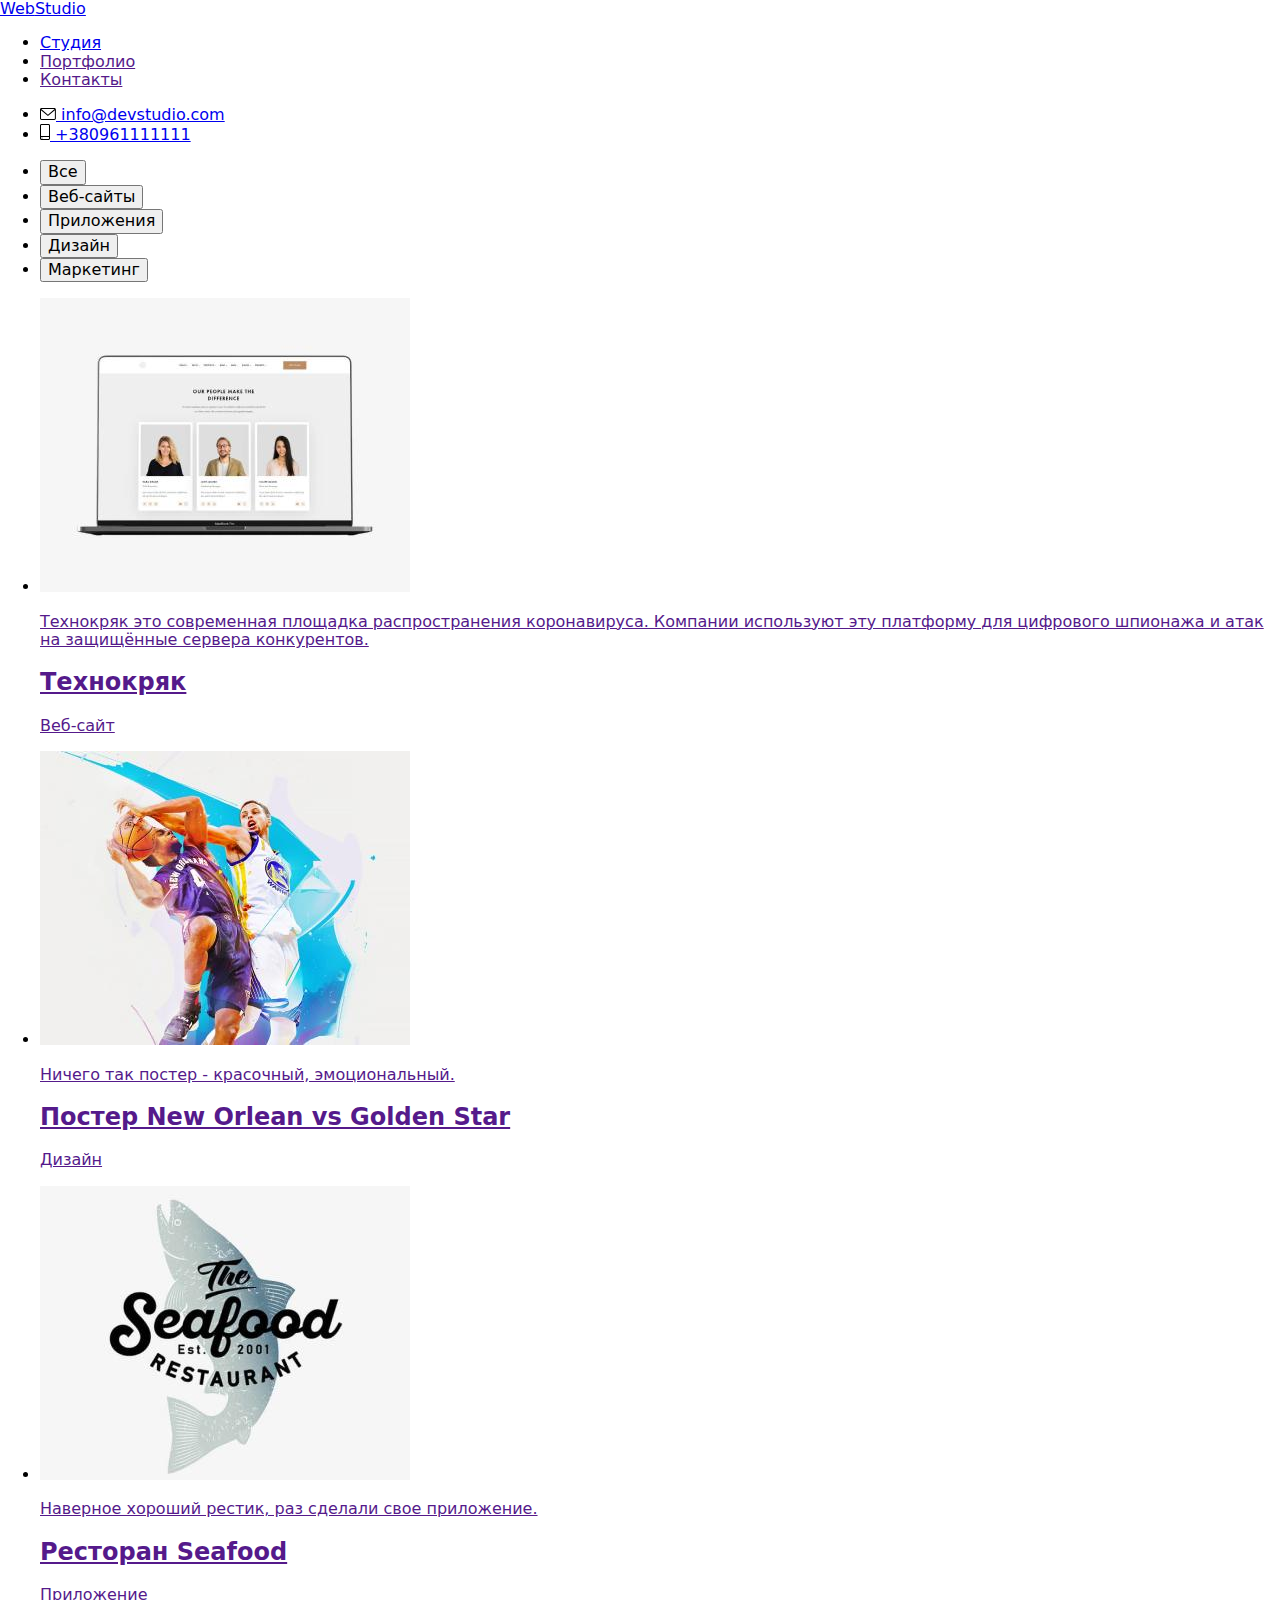
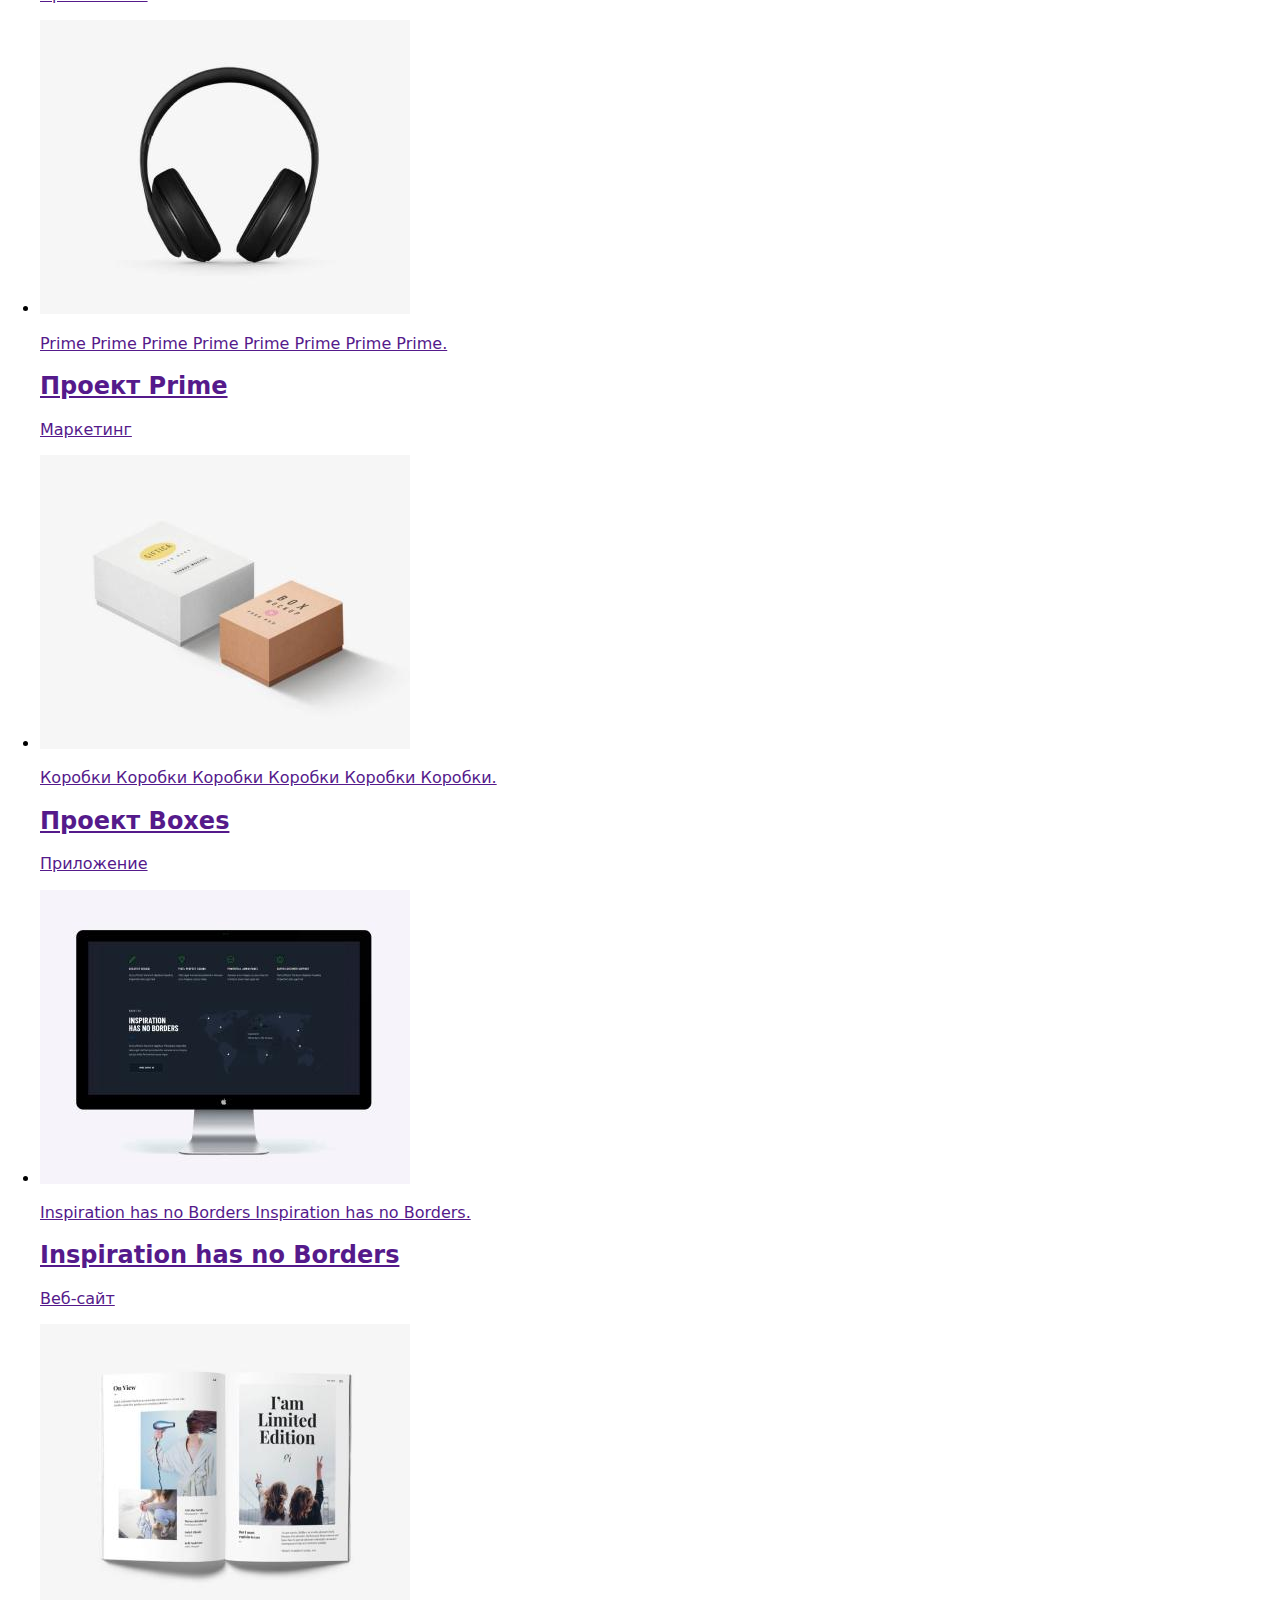
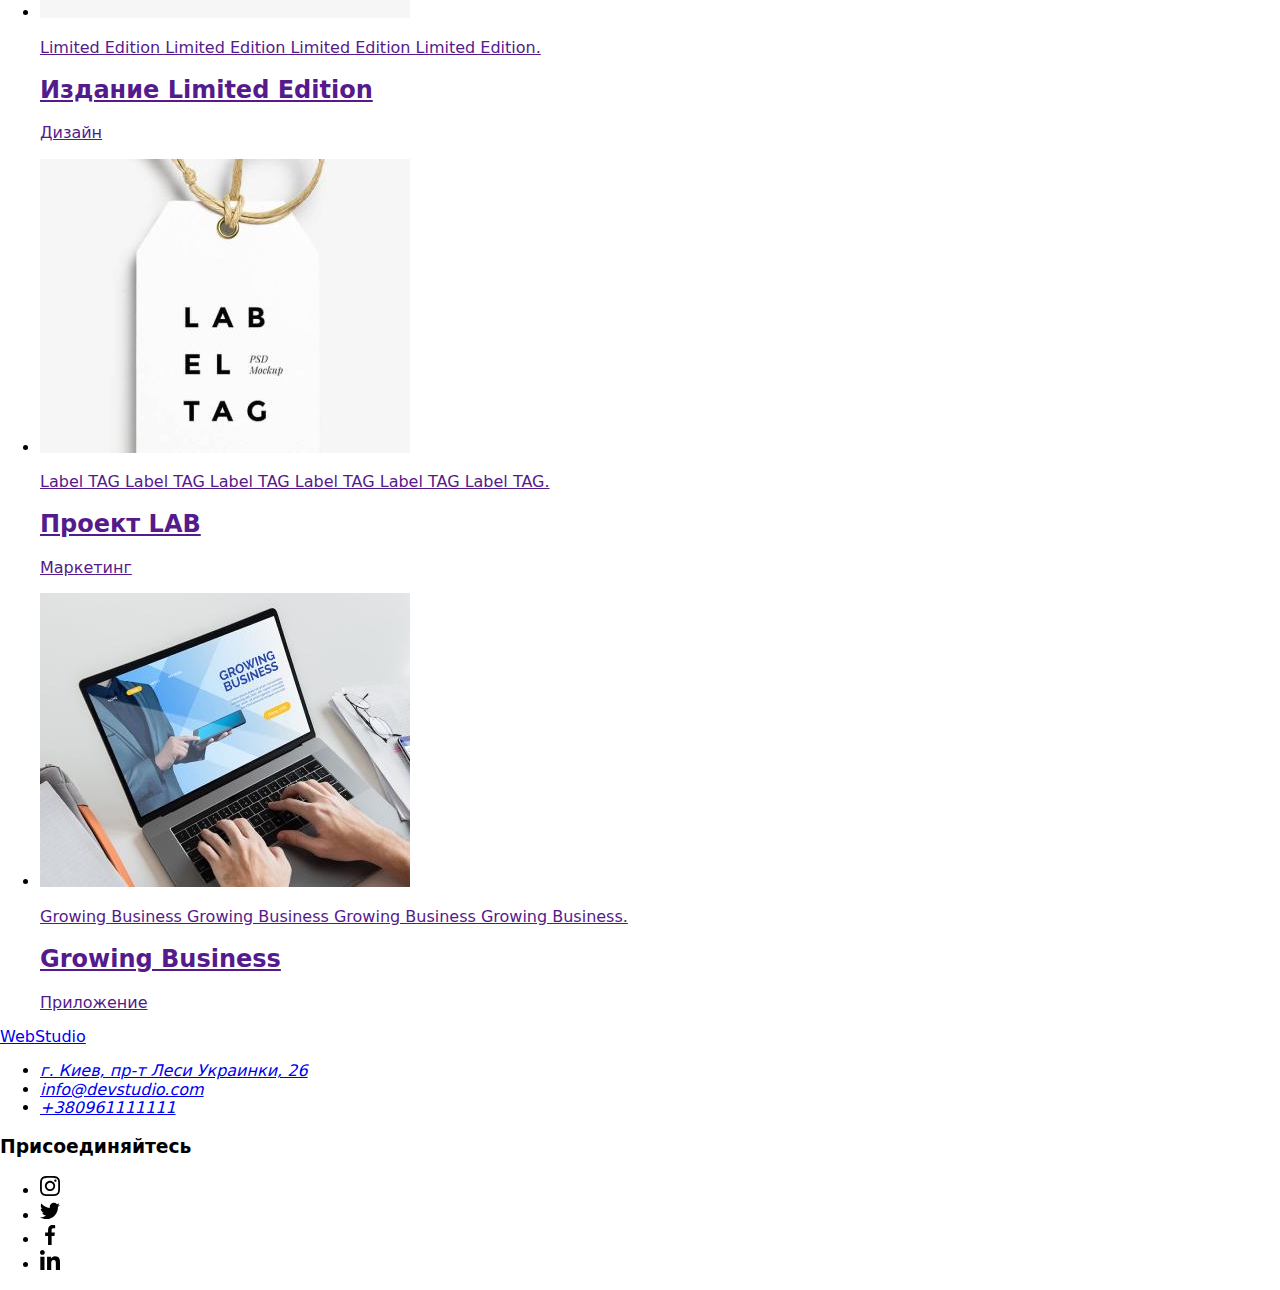
==== portfolio.html @ 1e360968 "adding files html" ====
<!DOCTYPE html>
<html lang="ru">

<head>
    <meta charset="UTF-8">
    <meta http-equiv="X-UA-Compatible" content="IE=edge">
    <meta name="viewport" content="width=device-width, initial-scale=1.0">
    <title>WebStudio</title>
    <link rel="preconnect" href="https://fonts.googleapis.com">
    <link rel="preconnect" href="https://fonts.gstatic.com" crossorigin>
    <link href="https://fonts.googleapis.com/css2?family=Raleway:wght@700&family=Roboto:wght@400;500;700;900&display=swap"
        rel="stylesheet">
    <link rel="stylesheet" href="https://cdnjs.cloudflare.com/ajax/libs/modern-normalize/1.1.0/modern-normalize.min.css">
    <link rel="stylesheet" href="./css/styles.css">
</head>

<body>
    <!-- Шапка -->
    <header>
        <div class="container main-nav">
        <nav class="main-nav">
            <a href="/index.html" class="logo">Web<span class="logo-part">Studio</span></a>
            <ul class="site-nav">
                <li class="item"><a href="./index.html" class="link">Студия</a></li>
                <li class="item"><a href="" class="link current">Портфолио</a></li>
                <li class="item"><a href="" class="link">Контакты</a></li>
            </ul>
        </nav>
        <ul class="contacts-nav">
            <li class="item">
                <a href="mailto:info@devstudio.com" class="link">
                    <svg class="header-icon" width="16px" height="12px">
                        <use href="./images/sprite.svg#icon-envelope"></use>
                    </svg>
                    info@devstudio.com
                </a>
            </li>
            <li class="item">
                <a href="tel:+380961111111" class="link">
                    <svg class="header-icon" width="10px" height="16px">
                        <use href="./images/sprite.svg#icon-smartphone"></use>
                    </svg>
                    +380961111111
                </a>
            </li>
        </ul>
        </div>
    </header>
    <!-- Портфолио -->
    <main>
        <section class="section">
    <div class="container">
        <ul class="buttons">
            <li class="item"><button type="button" class="btn">Все</button></li>
            <li class="item"><button type="button" class="btn">Веб-сайты</button></li>
            <li class="item"><button type="button" class="btn">Приложения</button></li>
            <li class="item"><button type="button" class="btn">Дизайн</button></li>
            <li class="item"><button type="button" class="btn">Маркетинг</button></li>
        </ul>   
       
        <ul class="gallery">
            <li class="item">
                <a href="" class="link">
                    <div class="overlay">
                <img src="./images/portfolio1.jpg" alt="notebook" width="370" class="img">
                <p class="overlay-text">Технокряк это современная площадка распространения коронавируса. Компании используют эту платформу для цифрового
                шпионажа и атак на защищённые сервера конкурентов.</p>
                </div>
                <div class="description">
                <h2 class="title">Технокряк</h2>
                <p class="text">Веб-сайт</p>
                </div>
                </a>
            </li>
            <li class="item">
                <a href="" class="link">
                    <div class="overlay">
                <img src="./images/portfolio2.jpg" alt="nba-stars" width="370" class="img">
                <p class="overlay-text">Ничего так постер - красочный, эмоциональный.</p>
                </div>
                <div class="description">
                <h2 class="title">Постер New Orlean vs Golden Star</h2>
                <p class="text">Дизайн</p>
                </div>
                </a>
            </li>
            <li class="item">
                <a href="" class="link">
                    <div class="overlay">
                <img src="./images/portfolio3.jpg" alt="fish" width="370" class="img">
                <p class="overlay-text">Наверное хороший рестик, раз сделали свое приложение.</p>
                </div>
                <div class="description">
                <h2 class="title">Ресторан Seafood</h2>
                <p class="text">Приложение</p>
                </div>
                </a>
            </li>
            <li class="item">
                <a href="" class="link">
                    <div class="overlay">
                <img src="./images/portfolio4.jpg" alt="headphones" width="370" class="img">
                <p class="overlay-text">Prime Prime Prime Prime Prime Prime Prime Prime.</p>
                </div>
                <div class="description">
                <h2 class="title">Проект Prime</h2>
                <p class="text">Маркетинг</p>
                </div>
                </a>
            </li>
            <li class="item">
                <a href="" class="link">
                    <div class="overlay">
                <img src="./images/portfolio5.jpg" alt="boxes" width="370" class="img">
                <p class="overlay-text">Коробки Коробки Коробки Коробки Коробки Коробки.</p>
                </div>
                <div class="description">
                <h2 class="title">Проект Boxes</h2>
                <p class="text">Приложение</p>
                </div>
                </a>
            </li>
            <li class="item">
                <a href="" class="link">
                    <div class="overlay">
                <img src="./images/portfolio6.jpg" alt="monitor" width="370" class="img">
                <p class="overlay-text">Inspiration has no Borders Inspiration has no Borders.</p>
                </div>
                <div class="description">
                <h2 class="title">Inspiration has no Borders</h2>
                <p class="text">Веб-сайт</p>
                </div>
                </a>
            </li>
            <li class="item">
                <a href="" class="link">
                    <div class="overlay">
                <img src="./images/portfolio7.jpg" alt="magazine" width="370" class="img">
                <p class="overlay-text">Limited Edition Limited Edition Limited Edition Limited Edition.</p>
                </div>
                <div class="description">
                <h2 class="title">Издание Limited Edition</h2>
                <p class="text">Дизайн</p>
                </div>
                </a>
            </li>
            <li class="item">
                <a href="" class="link">
                    <div class="overlay">
                <img src="./images/portfolio8.jpg" alt="label" width="370" class="img">
                <p class="overlay-text">Label TAG Label TAG Label TAG Label TAG Label TAG Label TAG.</p>
                </div>
                <div class="description">
                <h2 class="title">Проект LAB</h2>
                <p class="text">Маркетинг</p>
                </div>
                </a>
            </li>
            <li class="item">
                <a href="" class="link">
                    <div class="overlay">
                <img src="./images/portfolio9.jpg" alt="laptop" width="370" class="img">
                <p class="overlay-text">Growing Business Growing Business Growing Business Growing Business.</p>
                </div>
                <div class="description">
                <h2 class="title">Growing Business</h2>
                <p class="text">Приложение</p>
                </div>
                </a>
            </li>
        </ul>
        </div>
       </section>
    </main>
    <!-- Подвал -->
<footer class="footer-main">
    <div class="container footer">
        <div class="footer-nav">
            <a href="/index.html" class="logo">Web<span class="logo-part-2">Studio</span></a>
            <address class="address">
                <ul class="footer-items">
                    <li class="item">
                        <a href="https://www.google.com.ua/maps/place/%D0%B1%D1%83%D0%BB.+%D0%9B%D0%B5%D1%81%D0%B8+%D0%A3%D0%BA%D1%80%D0%B0%D0%B8%D0%BD%D0%BA%D0%B8,+26,+%D0%9A%D0%B8%D0%B5%D0%B2,+02000/@50.4265841,30.5361971,17z/data=!3m1!4b1!4m5!3m4!1s0x40d4cf0e033ecbe9:0x57a4dffefec77da0!8m2!3d50.4265807!4d30.5383858?hl=ru"
                            target="_blank" class="actual-address">г. Киев, пр-т Леси Украинки, 26</a>
                    </li>
                    <li class="item">
                        <a href="mailto:info@devstudio.com" class="contacts">info@devstudio.com</a>
                    </li>
                    <li class="item">
                        <a href="tel:+380961111111" class="contacts">+380961111111</a>
                    </li>
                </ul>
            </address>
        </div>
        <div class="connection">
            <h3 class="conection-title">Присоединяйтесь</h3>
            <ul class="connection-social">
                <li class="connection-social-item">
                    <a href="https://www.instagram.com" class="connection-link">
                        <svg class="connection-social-icon" width="20px" height="20px">
                            <use href="./images/sprite.svg#icon-instagram"></use>
                        </svg>
                    </a>
                </li>
                <li class="connection-social-item">
                    <a href="https://www.twitter.com" class="connection-link">
                        <svg class="connection-social-icon" width="20px" height="20px">
                            <use href="./images/sprite.svg#icon-twitter"></use>
                        </svg>
                    </a>
                </li>
                <li class="connection-social-item">
                    <a href="https://www.facebook.com" class="connection-link">
                        <svg class="connection-social-icon" width="20px" height="20px">
                            <use href="./images/sprite.svg#icon-facebook"></use>
                        </svg>
                    </a>
                </li>
                <li class="connection-social-item">
                    <a href="https://www.linkedin.com" class="connection-link">
                        <svg class="connection-social-icon" width="20px" height="20px">
                            <use href="./images/sprite.svg#icon-linkedin"></use>
                        </svg>
                    </a>
                </li>
            </ul>
        </div>
    </div>
</footer>

</body>

</html>
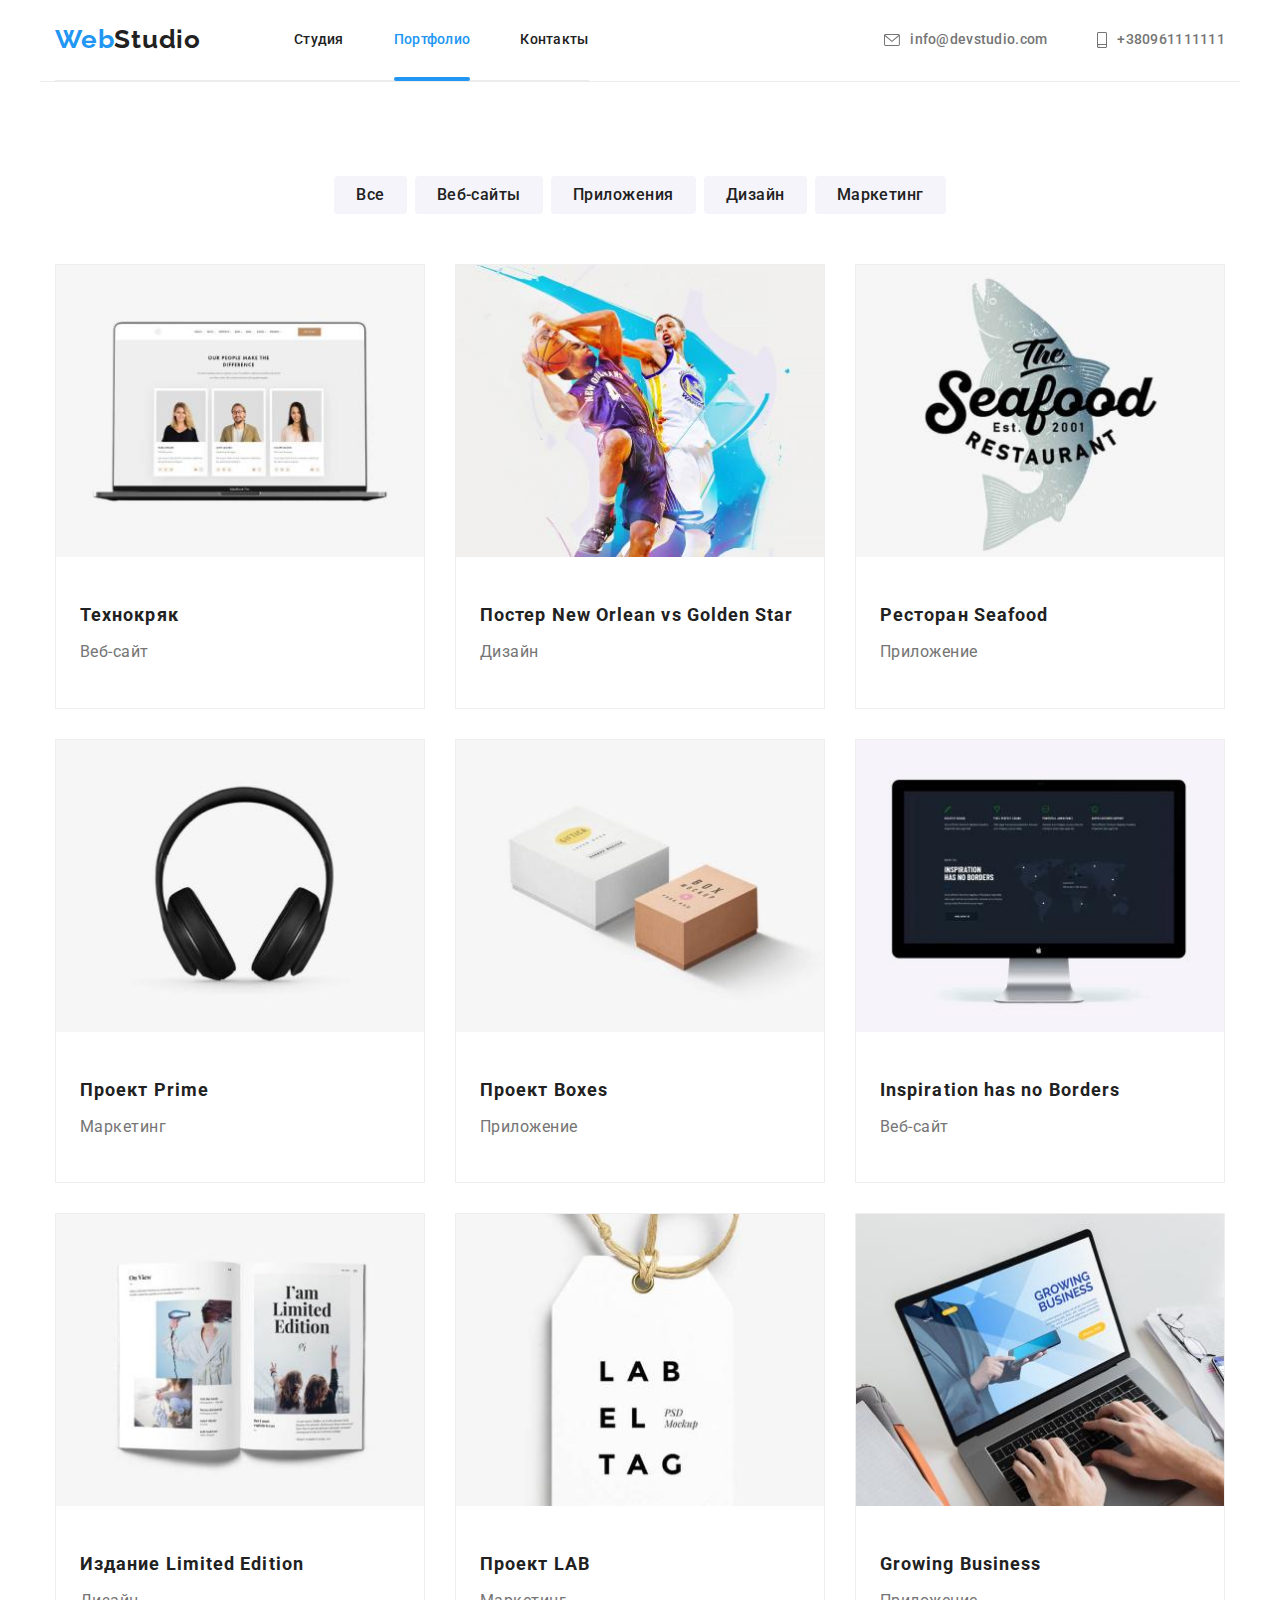
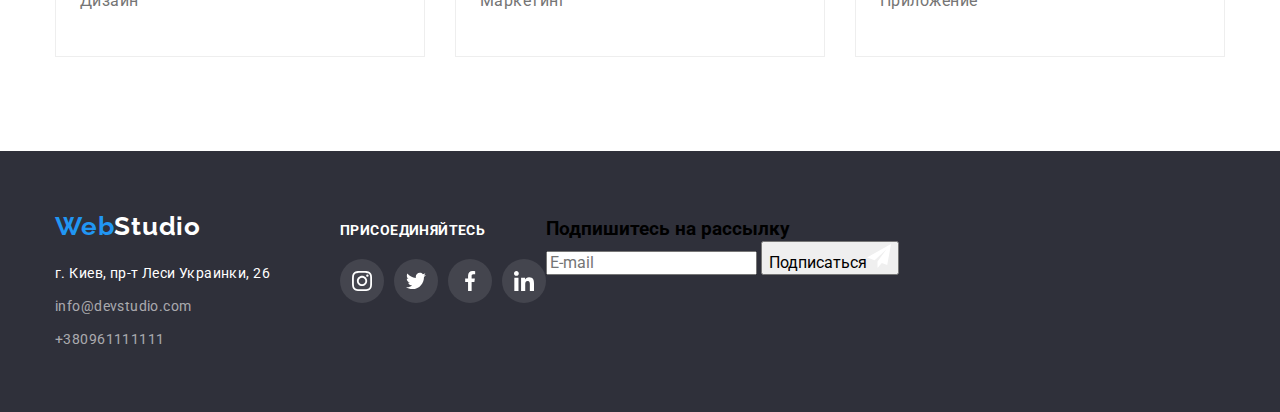
==== commit 6c5c7581: "update portfolio.html" ====
--- a/portfolio.html
+++ b/portfolio.html
@@ -225,6 +225,16 @@
                 </li>
             </ul>
         </div>
+    <div class="mailing">
+        <h3 class="mailing-title">Подпишитесь на рассылку</h3>
+        <form class="mailing-form">
+            <input type="text" name="mailing" placeholder="E-mail" autocomplete="off" class="footer-input" />
+            <button type="submit" class="footer-button">Подписаться<svg class="icon-send" width="24" height="24">
+                    <use href="./images/sprite.svg#icon-send"></use>
+                </svg>
+            </button>
+        </form>
+    </div>
     </div>
 </footer>
 
--- a/css/styles.css
+++ b/css/styles.css
@@ -0,0 +1,705 @@
+:root {
+  --primary-text-color: #212121;
+  --secondary-text-color: #757575;
+  --accent-color: #2196f3;
+  --primary-white-color: #ffffff;
+  --secondary-bg-color: #2f303a;
+}
+
+html {
+  box-sizing: border-box;
+}
+*,
+*::before,
+*::after {
+  box-sizing: inherit;
+}
+body {
+  background: var(--primary-white-color);
+  font-family: Roboto, sans-serif;
+}
+
+p,
+h1,
+h2,
+h3,
+h4,
+h5,
+h6 {
+  margin: 0;
+}
+
+ul {
+  padding: 0;
+  margin: 0;
+  list-style: none;
+}
+
+.container {
+  margin: 0 auto;
+  max-width: 1200px;
+  padding-left: 15px;
+  padding-right: 15px;
+}
+
+.section {
+  padding-top: 94px;
+  padding-bottom: 94px;
+}
+
+.img {
+  display: block;
+  max-width: 100%;
+  height: auto;
+}
+
+/* ---------header------------ */
+.header {
+  max-height: 80px;
+  margin: 0;
+}
+.main-nav {
+  display: flex;
+  align-content: center;
+  align-self: center;
+  justify-content: center;
+  border-bottom: 1px solid #ececec;
+}
+.logo {
+  align-self: center;
+  padding-top: 24px;
+  padding-bottom: 25px;
+  color: var(--accent-color);
+  text-decoration: none;
+  font-style: normal;
+  font-weight: 700;
+  font-size: 26px;
+  line-height: 1.19;
+  letter-spacing: 0.03em;
+  font-family: Raleway;
+}
+.logo-part {
+  color: var(--primary-text-color);
+}
+.site-nav .link {
+  display: block;
+  padding-top: 32px;
+  padding-bottom: 32px;
+  color: var(--primary-text-color);
+  font-family: Roboto;
+  font-style: normal;
+  font-weight: 500;
+  font-size: 14px;
+  line-height: 1.14;
+  letter-spacing: 0.02em;
+  text-decoration: none;
+
+  transition: color 250ms cubic-bezier(0.4, 0, 0.2, 1);
+}
+.site-nav .link:hover,
+.site-nav .link:focus {
+  color: var(--accent-color);
+}
+.site-nav .link.current {
+  position: relative;
+  color: var(--accent-color);
+}
+.site-nav .link.current::after {
+  content: '';
+  position: absolute;
+  bottom: -1px;
+  display: block;
+  width: 100%;
+  height: 4px;
+  background-color: var(--accent-color);
+  border-radius: 2px;
+}
+.site-nav {
+  display: flex;
+  margin-left: 93px;
+}
+.site-nav .item {
+  margin-right: 50px;
+}
+.site-nav .item:last-child {
+  margin-right: 0;
+}
+.contacts-nav .link {
+  display: inline-flex;
+  align-items: center;
+  padding-top: 32px;
+  padding-bottom: 32px;
+  color: var(--secondary-text-color);
+  font-family: Roboto;
+  font-style: normal;
+  font-weight: 500;
+  font-size: 14px;
+  line-height: 1.14;
+  letter-spacing: 0.02em;
+  text-decoration: none;
+
+  transition: color 250ms cubic-bezier(0.4, 0, 0.2, 1);
+}
+.contacts-nav .link:hover,
+.contacts-nav .link:focus {
+  color: var(--accent-color);
+}
+.contacts-nav .link:hover .header-icon,
+.contacts-nav .link:focus .header-icon {
+  fill: var(--accent-color);
+}
+.contacts-nav {
+  display: flex;
+  margin-left: auto;
+  align-self: center;
+}
+.contacts-nav .item + .item {
+  margin-left: 50px;
+}
+
+.header-icon {
+  margin-right: 10px;
+  fill: var(--secondary-text-color);
+}
+
+/* ---------hero------------ */
+.hero {
+  max-width: 1600px;
+  max-height: 600px;
+  padding-top: 200px;
+  padding-bottom: 200px;
+  margin: 0 auto;
+  text-align: center;
+  background-color: #c4c4c4;
+  background-image: linear-gradient(rgba(47, 48, 58, 0.4), rgba(47, 48, 58, 0.4)),
+    url(../images/herobg.jpg);
+  background-repeat: no-repeat;
+  background-size: cover;
+  background-position: center;
+}
+.hero .container {
+  display: flex;
+  flex-direction: column;
+  align-items: center;
+}
+.hero .title {
+  margin-bottom: 30px;
+  max-width: 696px;
+  color: var(--primary-white-color);
+  font-family: Roboto;
+  font-weight: 900;
+  font-size: 44px;
+  line-height: 1.36;
+  text-align: center;
+  letter-spacing: 0.06em;
+  text-transform: uppercase;
+}
+.hero .button {
+  padding: 10px 32px;
+  background-color: var(--accent-color);
+  color: var(--primary-white-color);
+  font-family: Roboto;
+  font-weight: 700;
+  font-size: 16px;
+  line-height: 1.88;
+  text-align: center;
+  letter-spacing: 0.06em;
+  border-radius: 4px;
+  border: none;
+  cursor: pointer;
+}
+/* ---------Modal window------------ */
+.backdrop {
+  position: fixed;
+  top: 0;
+  left: 0;
+  width: 100%;
+  height: 100%;
+  z-index: 5;
+  background-color: rgba(0, 0, 0, 0.2);
+  transition: opacity 250ms cubic-bezier(0.4, 0, 0.2, 1),
+    visibility 250ms cubic-bezier(0.4, 0, 0.2, 1);
+}
+
+.backdrop.is-hidden {
+  opacity: 0;
+  visibility: hidden;
+  pointer-events: none;
+}
+
+.modal {
+  position: absolute;
+  top: 50%;
+  left: 50%;
+  width: 528px;
+  min-height: 581px;
+  background-color: #ffffff;
+  box-shadow: 0px 1px 3px rgba(0, 0, 0, 0.12), 0px 1px 1px rgba(0, 0, 0, 0.14),
+    0px 2px 1px rgba(0, 0, 0, 0.2);
+  border-radius: 4px;
+  transform: translate(-50%, -50%);
+  transition: transform 250ms cubic-bezier(0.4, 0, 0.2, 1),
+    box-shadow 250ms cubic-bezier(0.4, 0, 0.2, 1);
+}
+
+.backdrop.is-hidden .modal {
+  transform: translate(-50%, -50%) scale(0.7);
+}
+
+.modal-btn {
+  position: absolute;
+  top: 0;
+  right: 0;
+  width: 30px;
+  height: 30px;
+  margin: 8px 8px;
+  display: flex;
+  align-items: center;
+  justify-content: center;
+  background-color: #ffffff;
+  border: 1px solid rgba(0, 0, 0, 0.1);
+  box-sizing: border-box;
+  border-radius: 50%;
+  cursor: pointer;
+}
+
+.icon-close {
+  width: 18px;
+  height: 18px;
+  fill: #000000;
+  transition: fill 250ms cubic-bezier(0.4, 0, 0.2, 1);
+}
+
+.modal-btn:hover .icon-close {
+  fill: var(--accent-color);
+}
+/* ---------benefits------------ */
+.benefits {
+  display: flex;
+}
+.benefits .item {
+  width: 270px;
+  margin-right: 30px;
+}
+.benefits .item:last-child {
+  margin-right: 0;
+}
+.benefits-title {
+  margin-top: 0;
+  margin-bottom: 0;
+  padding-bottom: 10px;
+  font-family: Roboto;
+  font-style: normal;
+  font-weight: 700;
+  font-size: 14px;
+  line-height: 1.14;
+  letter-spacing: 0.03em;
+  text-transform: uppercase;
+  color: var(--primary-text-color);
+}
+.benefits-text {
+  margin-top: 0;
+  margin-bottom: 0;
+  font-family: Roboto;
+  font-style: normal;
+  font-weight: 400;
+  font-size: 14px;
+  line-height: 1.71;
+  letter-spacing: 0.03em;
+  color: var(--secondary-text-color);
+}
+.benefits-icon-block {
+  display: flex;
+  align-items: center;
+  justify-content: center;
+  width: 270px;
+  height: 120px;
+  background-color: #f5f4fa;
+  border-radius: 4px;
+  margin-bottom: 30px;
+}
+/* ---------work------------ */
+.work .title {
+  margin-top: 0;
+  margin-bottom: 50px;
+  font-family: Roboto;
+  font-style: normal;
+  font-weight: 700;
+  font-size: 36px;
+  line-height: 1.17;
+  text-align: center;
+  letter-spacing: 0.03em;
+  color: var(--primary-text-color);
+}
+.work-items {
+  display: flex;
+}
+.work-items .item {
+  width: 370px;
+  margin-right: 30px;
+}
+.work-items .item:last-child {
+  margin-right: 0;
+}
+.work-box-image {
+  position: relative;
+}
+.work-box {
+  position: absolute;
+  bottom: 0;
+  right: 0;
+  display: flex;
+  justify-content: center;
+  align-items: center;
+  width: 100%;
+  height: 70px;
+  background-color: rgba(47, 48, 58, 0.8);
+}
+.work-box-title {
+  font-weight: 700;
+  font-size: 14px;
+  line-height: 1.14;
+  text-align: center;
+  letter-spacing: 0.03em;
+  text-transform: uppercase;
+  color: var(--primary-white-color);
+}
+/* ---------team------------ */
+.team {
+  background-color: #f5f4fa;
+}
+.team .title {
+  margin-bottom: 50px;
+  font-weight: 700;
+  font-size: 36px;
+  line-height: 1.17;
+  text-align: center;
+  letter-spacing: 0.03em;
+  color: var(--primary-text-color);
+}
+.team .team-member {
+  margin-top: 30px;
+  margin-bottom: 10px;
+  font-family: Roboto;
+  font-style: normal;
+  font-weight: 500;
+  font-size: 16px;
+  line-height: 1.19;
+  text-align: center;
+  letter-spacing: 0.03em;
+  color: var(--primary-text-color);
+}
+.team .profession {
+  margin-top: 0;
+  margin-bottom: 0;
+  font-family: Roboto;
+  font-style: normal;
+  font-weight: 400;
+  font-size: 16px;
+  line-height: 1.19;
+  text-align: center;
+  letter-spacing: 0.03em;
+  color: var(--secondary-text-color);
+}
+.team-list {
+  display: flex;
+}
+.team-list .item {
+  width: 370px;
+  margin-right: 30px;
+  background-color: var(--primary-white-color);
+  box-shadow: 0px 1px 3px rgba(0, 0, 0, 0.12), 0px 1px 1px rgba(0, 0, 0, 0.14),
+    0px 2px 1px rgba(0, 0, 0, 0.2);
+  border-radius: 0px 0px 4px 4px;
+}
+.team-list .item:last-child {
+  margin-right: 0;
+}
+.team-social {
+  display: flex;
+  padding: 16px 32px 30px 32px;
+}
+.team-social-item {
+  margin-right: 10px;
+}
+.team-social-item:last-child {
+  margin-right: 0;
+}
+.team-social-link {
+  display: inline-flex;
+  align-items: center;
+  justify-content: center;
+  width: 44px;
+  height: 44px;
+  background-color: var(--primary-white-color);
+  border-radius: 50%;
+
+  transition: color 250ms cubic-bezier(0.4, 0, 0.2, 1);
+}
+.team-social-link:hover,
+.team-social-link:focus {
+  background-color: var(--accent-color);
+}
+.team-social-icon {
+  fill: var(--secondary-text-color);
+  transition: fill 250ms cubic-bezier(0.4, 0, 0.2, 1);
+}
+.team-social-link:hover .team-social-icon,
+.team-social-link:focus .team-social-icon {
+  fill: var(--primary-white-color);
+}
+
+/* clients section */
+.clients {
+  background-color: var(--primary-white-color);
+}
+.clients .title {
+  margin-bottom: 50px;
+  font-weight: 700;
+  font-size: 36px;
+  line-height: 1.17;
+  text-align: center;
+  letter-spacing: 0.03em;
+  color: var(--primary-text-color);
+}
+.clients-list {
+  display: flex;
+}
+.clients-item {
+  margin-right: 30px;
+}
+.clients-item:last-child {
+  margin-right: 0;
+}
+.clients-icon-block {
+  display: flex;
+  align-items: center;
+  justify-content: center;
+  width: 170px;
+  height: 92px;
+  background-color: var(--primary-white-color);
+}
+.clients-icon {
+  fill: #afb1b8;
+  transition: fill 250ms cubic-bezier(0.4, 0, 0.2, 1);
+}
+.clients-link {
+  display: inline-flex;
+  padding: 16px 32px;
+  border: 1px solid #afb1b8;
+  box-sizing: border-box;
+  border-radius: 4px;
+
+  transition: color 250ms cubic-bezier(0.4, 0, 0.2, 1);
+}
+.clients-link:hover,
+.clients-link:focus {
+  border: 1px solid var(--accent-color);
+}
+.clients-link:hover .clients-icon {
+  fill: var(--accent-color);
+}
+
+/* ---------footer------------ */
+.footer-main {
+  padding-top: 60px;
+  padding-bottom: 60px;
+  background-color: var(--secondary-bg-color);
+}
+.footer {
+  display: flex;
+  align-items: baseline;
+}
+.logo-part-2 {
+  color: var(--primary-white-color);
+}
+.footer-nav .logo {
+  display: block;
+  margin-bottom: 20px;
+  padding-top: 0;
+  padding-bottom: 0;
+}
+.address .actual-address {
+  font-family: Roboto;
+  font-style: normal;
+  font-weight: 400;
+  font-size: 14px;
+  line-height: 1.71;
+  letter-spacing: 0.03em;
+  color: var(--primary-white-color);
+  text-decoration: none;
+}
+.address .contacts {
+  font-family: Roboto;
+  font-style: normal;
+  font-weight: 400;
+  font-size: 14px;
+  line-height: 1.71;
+  letter-spacing: 0.03em;
+  color: rgba(255, 255, 255, 0.6);
+  text-decoration: none;
+
+  transition: color 250ms cubic-bezier(0.4, 0, 0.2, 1);
+}
+.address .contacts:hover,
+.address .contacts:focus {
+  color: var(--accent-color);
+}
+.address .footer-items .item {
+  margin-bottom: 9px;
+}
+.address .footer-items .item:last-child {
+  margin-bottom: 0;
+}
+.connection {
+  width: 206px;
+  height: 80px;
+  margin-left: 70px;
+}
+.conection-title {
+  margin-bottom: 20px;
+  font-weight: 700;
+  font-size: 14px;
+  line-height: 1.14;
+  letter-spacing: 0.03em;
+  text-transform: uppercase;
+  color: var(--primary-white-color);
+}
+.connection-social {
+  display: flex;
+}
+.connection-social-item {
+  margin-right: 10px;
+}
+.connection-social-item:last-child {
+  margin-right: 0;
+}
+.connection-link {
+  display: inline-flex;
+  align-items: center;
+  justify-content: center;
+  width: 44px;
+  height: 44px;
+  background-color: rgba(255, 255, 255, 0.1);
+  border-radius: 50%;
+
+  transition: background-color 250ms cubic-bezier(0.4, 0, 0.2, 1);
+}
+.connection-link:hover,
+.connection-link:focus {
+  background-color: var(--accent-color);
+}
+.connection-social-icon {
+  fill: var(--primary-white-color);
+}
+
+/* ---------portfolio------------ */
+/* ---------portfolio buttons------------ */
+.buttons {
+  display: flex;
+  justify-content: center;
+  margin-bottom: 50px;
+}
+.buttons .item:not(:last-child) {
+  margin-right: 8px;
+}
+.btn {
+  padding: 6px 22px;
+  font-family: Roboto;
+  font-weight: 500;
+  font-size: 16px;
+  line-height: 1.63;
+  text-align: center;
+  letter-spacing: 0.03em;
+  color: var(--primary-text-color);
+  background-color: #f5f4fa;
+  border-radius: 4px;
+  cursor: pointer;
+  border: none;
+
+  transition: color 250ms cubic-bezier(0.4, 0, 0.2, 1),
+    background-color 250ms cubic-bezier(0.4, 0, 0.2, 1),
+    box-shadow 250ms cubic-bezier(0.4, 0, 0.2, 1);
+}
+.btn:hover,
+.btn:focus {
+  background-color: var(--accent-color);
+  color: var(--primary-white-color);
+  box-shadow: 0px 3px 1px rgba(0, 0, 0, 0.1), 0px 1px 2px rgba(0, 0, 0, 0.08),
+    0px 2px 2px rgba(0, 0, 0, 0.12);
+}
+
+/* ---------portfolio gallery------------ */
+.gallery {
+  display: flex;
+  flex-wrap: wrap;
+}
+.gallery .link {
+  display: block;
+  text-decoration: none;
+  position: relative;
+
+  transition: box-shadow 250ms cubic-bezier(0.4, 0, 0.2, 1);
+}
+.gallery .link:hover,
+.gallery .link:focus {
+  box-shadow: 0px 1px 1px rgba(0, 0, 0, 0.12), 0px 4px 4px rgba(0, 0, 0, 0.06),
+    1px 4px 6px rgba(0, 0, 0, 0.16);
+}
+.gallery .title {
+  margin-top: 20px;
+  margin-bottom: 4px;
+  font-family: Roboto;
+  font-weight: 700;
+  font-size: 18px;
+  line-height: 2;
+  letter-spacing: 0.06em;
+  color: var(--primary-text-color);
+}
+.gallery .text {
+  margin-bottom: 20px;
+  font-weight: 400;
+  font-size: 16px;
+  line-height: 1.88;
+  letter-spacing: 0.03em;
+  color: var(--secondary-text-color);
+}
+.gallery .item {
+  width: 370px;
+  margin-right: 30px;
+  margin-bottom: 30px;
+  border: 1px solid #eeeeee;
+}
+.gallery .item:nth-child(3n) {
+  margin-right: 0px;
+}
+.gallery .item:nth-last-child(-n + 3) {
+  margin-bottom: 0;
+}
+
+.gallery .item .description {
+  padding: 20px 24px;
+}
+.overlay {
+  position: relative;
+  overflow: hidden;
+}
+.overlay-text {
+  position: absolute;
+  padding: 63px 24px;
+  top: 0;
+  left: 0;
+  width: 100%;
+  height: 100%;
+  font-size: 18px;
+  line-height: 1.55;
+  color: var(--primary-white-color);
+  background: rgba(33, 150, 243, 0.9);
+
+  transform: translateY(100%);
+  transition: transform 250ms cubic-bezier(0.4, 0, 0.2, 1);
+}
+.gallery .link:hover .overlay-text,
+.gallery .link:focus .overlay-text {
+  transform: translateY(0);
+}
